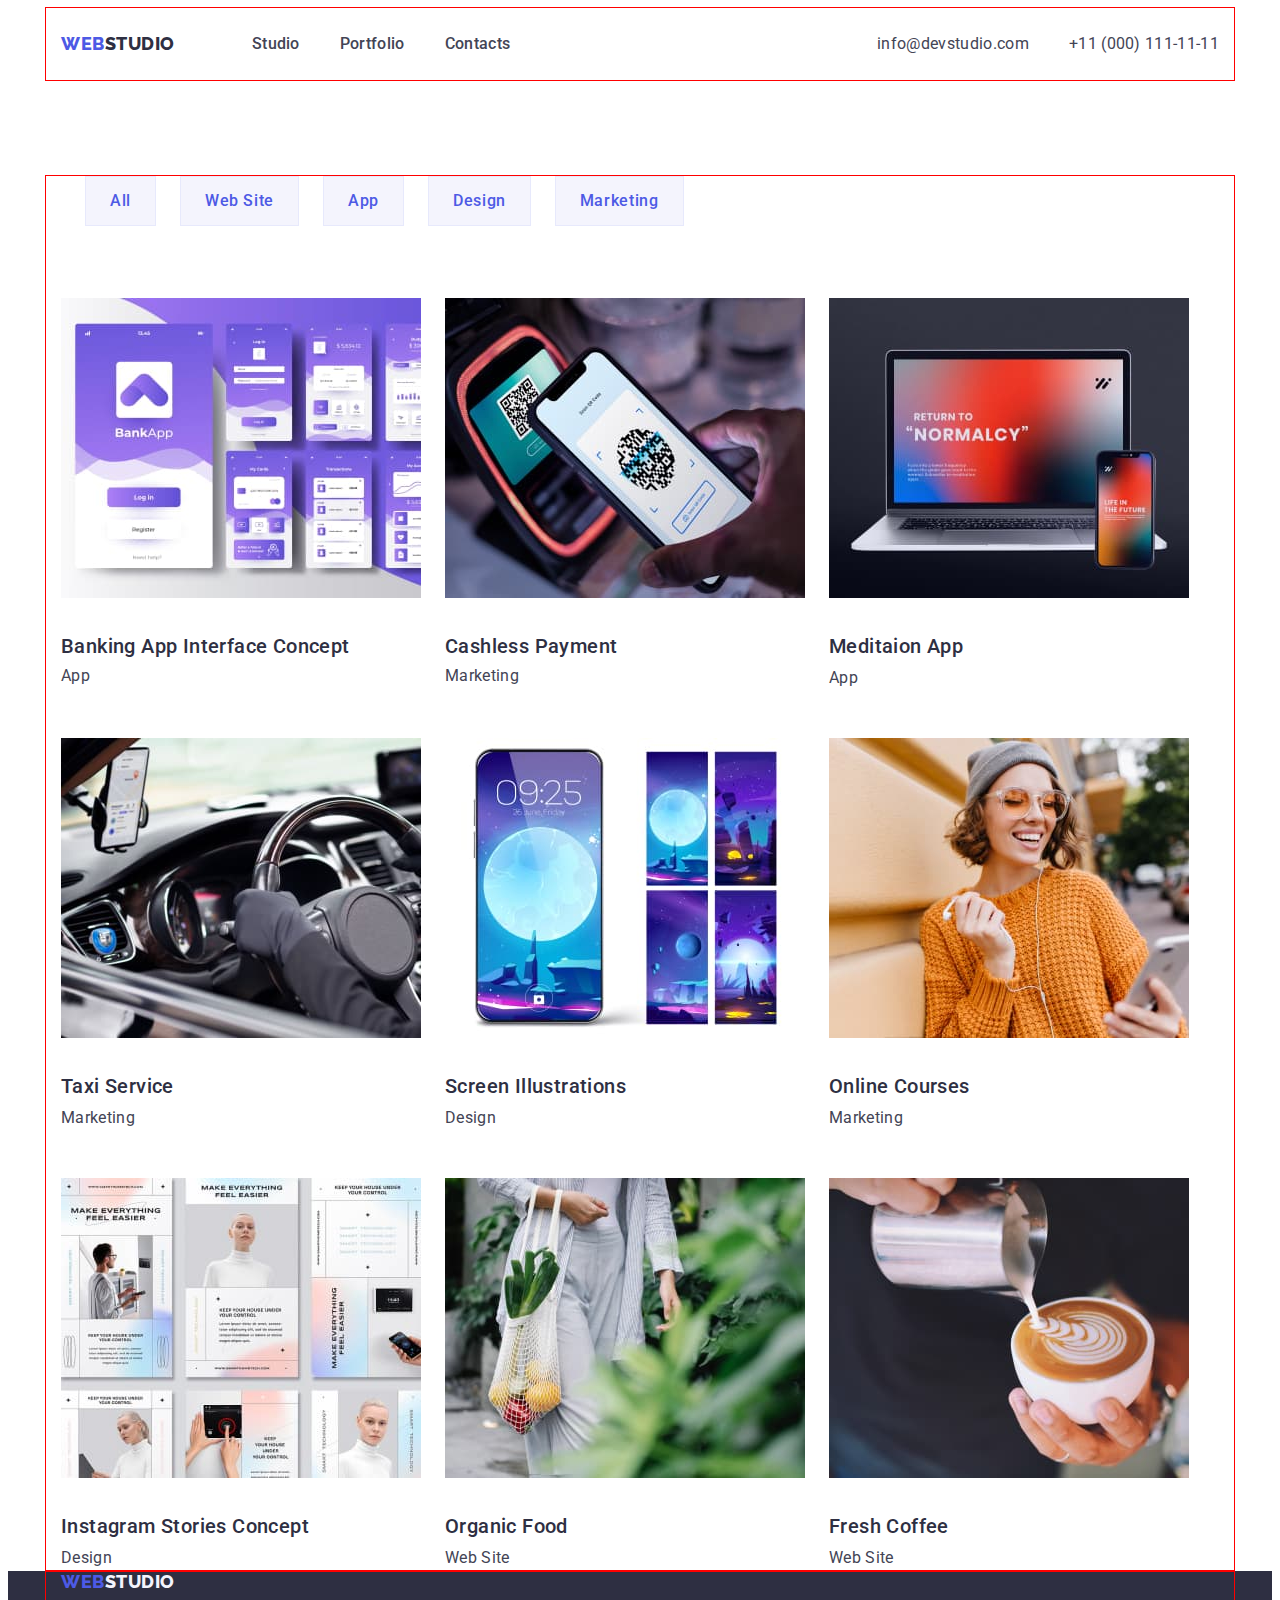
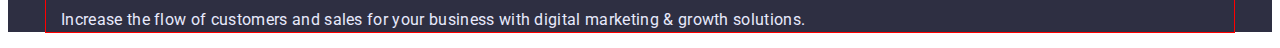
==== portfolio.html @ fd51c756 "Початкова" ====
<!DOCTYPE html>
<html lang="en">
<head>
    <meta charset="UTF-8">
    <meta http-equiv="X-UA-Compatible" content="IE=edge">
    <meta name="viewport" content="width=device-width, initial-scale=1.0">
    <title>Portfolio</title>
    <link rel="preconnect" href="https://fonts.googleapis.com">
    <link rel="preconnect" href="https://fonts.gstatic.com" crossorigin>
    <link href="https://fonts.googleapis.com/css2?family=Raleway:wght@800&family=Roboto:wght@400;500;700;900&display=swap" rel="stylesheet">
    <link rel="stylesheet" href="https://cdnjs.cloudflare.com/ajax/libs/modern-normalize/1.1.0/modern-normalize.min.css" integrity="sha512-wpPYUAdjBVSE4KJnH1VR1HeZfpl1ub8YT/NKx4PuQ5NmX2tKuGu6U/JRp5y+Y8XG2tV+wKQpNHVUX03MfMFn9Q==" crossorigin="anonymous" referrerpolicy="no-referrer" />
    <link rel="stylesheet" href="./css/styles.css">
</head>
<body>
 <header class="header">
    <div class="container main-nav">
    <nav class="header-navigation">
        <a href="" class="header-logo link" target="_blank" rel="noopener norefferer nofollow">Web <span class="header-logo-span">Studio</span></a>    
        <ul class="header-list list">
           <li class="header-item"><a class="header-link link" href="./index.html">Studio</a></li>
           <li class="header-item"><a class="header-link link" href="./portfolio.html">Portfolio</a></li>      
           <li class="header-item"><a class="header-link link" href="">Contacts</a></li>
        </ul>
    </nav>
        <div class="header-list-link">        
        <ul class="header-list list">
           <li><a class="header-link link" href="mailto:info@devstudio.com">info@devstudio.com</a></li>
           <li><a class="header-tel link" href="tel:+110001111111">+11 (000) 111-11-11</a></li>
        </ul>
        </div>
    </div>        
  </header>
  <main>
    <section class="cards">
        <div class="container">
        <h1 hidden>Portfolio</h1>
        <ul class="cards-btn list">
           <li><button type="button" class="btn link">All</button></li>
           <li><button type="button" class="btn link">Web Site</button></li>
           <li><button type="button" class="btn link">App</button></li>
           <li><button type="button" class="btn link">Design</button></li>      
           <li><button type="button" class="btn link">Marketing</button></li>
        </ul> 
        <ul class="cards-list list">
            <li class="cards-foto">
                <img class="foto" src="./img/applications-img-1.jpg" alt="applications" width="360">
                <h3 class="title">Banking App Interface Concept</h3>
                    <p class="text">App</p>                    
            </li>
            <li class="cards-foto">
                <img class="foto" src="./img/applications-img-2.jpg" alt="applications" width="360">
                <h3 class="title">Cashless Payment</h3>
                    <p class="text">Marketing</p>                    
            </li>
            <li class="cards-foto">
                <img class="foto" src="./img/applications-img-3.jpg" alt="applications" width="360">
                <h3 class="title">Meditaion App</h3>
                    <p class="texte">App</p>                    
            </li>
            <li class="cards-foto">
                <img class="foto" src="./img/applications-2-img-1.jpg" alt="applications-2" width="360">
                <h3 class="title">Taxi Service</h3>
                    <p class="texte">Marketing</p>                    
            </li>
            <li class="cards-foto">
                <img class="foto" src="./img/applications-2-img-2.jpg" alt="applications-2" width="360">
                <h3 class="title">Screen Illustrations</h3>
                    <p class="texte">Design</p>                    
            </li>
            <li class="cards-foto">
                <img class="foto" src="./img/applications-2-img-3.jpg" alt="applications-2" width="360">
                <h3 class="title">Online Courses</h3>
                    <p class="texte">Marketing</p>                    
            </li>
            <li class="cards-foto">
                <img class="foto" src="./img/applications-3-img-1.jpg" alt="applications-3" width="360">
                <h3 class="title">Instagram Stories Concept</h3>
                    <p class="texte">Design</p>                    
            </li>
            <li class="cards-foto">
                <img class="foto" src="./img/applications-3-img-2.jpg" alt="applications-3" width="360">
                <h3 class="title">Organic Food</h3>
                    <p class="texte">Web Site</p>                    
            </li>
            <li class="cards-foto">
                <img class="foto" src="./img/applications-3-img-3.jpg" alt="applications-3" width="360">
                <h3 class="title">Fresh Coffee</h3>
                    <p class="texte">Web Site</p>                    
            </li>
        </ul>
        </div>        
    </section>
  </main>
  <footer class="footer">
    <div class="container">
    <a href="" class="footer-logo link" target="_blank" rel="noopener norefferer nofollow">Web <span class="footer-logo-span">Studio</span></a>
    <p class="footer-title">Increase the flow of customers and sales for your business with digital marketing & growth solutions.</p>
    </div>
  </footer>   
</body>
</html>
---- css/styles.css ----
:root {
  --first-btn-color: #FFFFFF;
  --main-text-color: #434455;
  --footer-text-color: #E7E9FC;
  --logo-span-footer: #F4F4FD;
  --logo-color: #4D5AE5;
  --main-h-color: #2E2F42;
  --present-btn: #404BBF;
  --body-color: #434455;    
  --typical-lh: 1.5;
  }
p,
h1,
h2,
h3,
h4,
h5,
h6{
  margin: 0;
}
ul{
  margin: 0;
}
.container{
 width: 1158px;
 padding-left: 15px; 
 padding-right: 15px;
 outline: 1px solid red;
 margin: 0 auto;
}
/* busines */
body{
  font-family: "Roboto",sans-serif;
  color: var(--body-color);
  letter-spacing: 0.02em;
  }
.list {
  list-style: none;
  padding: 0px;
  margin: 0px;
}
.link {
  text-decoration: none;
}
/* ---------HEADER-------- */
.header { 
}
.main-nav{
  display: flex;
  align-items: center;
}

.header-navigation {
 display: flex;
}

.header-logo {
font-family: 'Raleway',sans-serif;
font-weight: 800;
font-size: 18px;
line-height: 1.33;
display: flex;
align-items: center;
letter-spacing: 0.03em;
text-transform: uppercase;
color: var(--logo-color);
}
.header-logo-span {
margin-right: 77px;

font-family: 'Raleway';
font-weight: 800;
font-size: 18px;
line-height: 1.33;
display: flex;
align-items: center;
letter-spacing: 0.03em;
text-transform: uppercase;
color: var(--main-h-color);
}
.header-list{
  display: flex;
  
  
}
.header-item +.header-item{
  margin-left: 40px;
 } 
.header-item {
  font-weight: 500;
  font-size: 16px;
  line-height: var(--typical-lh);
  color: var(--main-h-color);
}
.header-item .header-link {
  display: block;
  padding-top: 24px;
  padding-bottom: 24px;
}
.header-list-link{
  margin-left: auto;
}
.header-link { 
  display: block;
  padding-top: 24px;
  padding-bottom: 24px;

  font-size: 16px;
  line-height: var(--typical-lh);
  color: var(--main-text-color);
}
.header-link:hover,
.header-link:focus{
 color: var(--logo-color); 
}
.header-tel {
  display: block;
  margin-left: 40px;
  padding-top: 24px;
  padding-bottom: 24px;

  font-size: 16px;
  line-height: var(--typical-lh);
  color: var(--main-text-color);
}
.header-tel:hover,
.header-tel:focus{
 color: var(--logo-color); 
}
/* ---------HERO-------- */
.hero {
  text-align: center;
  background: var(--main-h-color);  
}
.hero-title {
  margin-bottom: 48px;

  font-size: 56px;
  line-height: 1.07;
  text-align: center;  
  color: var(--first-btn-color);
  
}
.hero-btn {
  padding: 16px 32px;
  display: inline-block;
  text-align: center;
  border-radius: 4px;

  font-family: inherit;
  font-weight: 500;
  font-size: 16px;
  line-height: 1.19;
  align-items: center;
  letter-spacing: 0.04em;
  color: var(--first-btn-color);
  background-color: var(--logo-color);
  cursor: pointer;
}
.hero-btn:hover,
.hero-btn:focus{
  background-color: var(--present-btn);
}
/* ---------PURPOSES-------- */
.purposes {
}
.purposes-list{
  display: flex;
}
.purposes-item{
  width: 264px;
  margin-right: 24px;
}
.purposes-item:nth-child(4n) {
  margin-right: 0px;
}
.purposes-item .title {
  margin-bottom: 8px;
  font-weight: 500;
  font-size: 20px;
  line-height: 1.2;
  color: var(--main-h-color);
}
.purposes-item .texte {
  
  font-weight: 400;
  font-size: 16px;
  line-height:var(--typical-lh);
  color: var(--main-text-color);
}
/* ---------BUSSINES-------- */
.bussines {
}
.bussines-list{
  display: flex;
}
.bussines-title,.team-title {
  margin-bottom: 72px;

  font-weight: 500;
  font-size: 36px;
  line-height: 1.11;
  text-align: center;
  text-transform: capitalize;
  color: var(--main-h-color);
}
.bussines-foto {
  width: 360px;
  margin-right: 24px;
}
.bussines-foto:nth-child(3n) {
  margin-right: 0px;
}
/* ---------TEAM-------- */
.team {
  padding-top: 120px;
  padding-bottom: 120px;
  background-color: var(--logo-span-footer);
}
.team-title{
  
}
.team-list{
  display: flex;
  
}
.team-list .title {
  

  font-weight: 500;
  font-size: 20px;
  line-height: 1.2;
  text-align: center;
  color: var(--main-h-color);
}
.team-foto{
  width: 264px;
  margin-right: 24px;
}
.team-foto:nth-child(4n){
  margin-right: 0px;
}
  
.team-foto .foto { 
 margin-bottom: 32px; 
}
.team-foto .title {
 margin-bottom: 8px;
}
.team-list .texte {
  

  font-weight: 400;
  font-size: 16px;
  line-height: var(--typical-lh);
  text-align: center; 
  color: var(--main-text-color);
}
/* ---------FOOTER-------- */
.footer {
  

  background: var(--main-h-color);
  
  
}
.footer-logo {
margin-bottom: 16px;

font-family: 'Raleway', sans-serif;
font-weight: 800;
font-size: 18px;
line-height: 1.17;
display: flex;
align-items: center;
letter-spacing: 0.03em;
text-transform: uppercase;
color: var(--logo-color);
}
.footer-logo-span {
font-family: 'Raleway', sans-serif;
font-weight: 800;
font-size: 18px;
line-height: 1.17;
display: flex;
align-items: center;
letter-spacing: 0.03em;
text-transform: uppercase;
color: var(--logo-span-footer);
}
.footer-title {
  margin-bottom: 16px;

  font-weight: 400;
  font-size: 16px;
  line-height: var(--typical-lh);
  letter-spacing: 0.02em;
  color:var(--footer-text-color);
}
/* portfolio */
.header {
}
.header-navigation {
}
.header-logo {
}
.header-item {
}
.header-link,
.header-tel {
}
.cards {
  padding-top: 96px;
  }
.cards-btn {
  display: inline-flex;
  border-radius: 4px;
  align-items: center;
}

.cards-btn .btn {
  /* display: inline-block; */
border: 1px solid var(--footer-text-color);

font-family: inherit;
font-weight: 500;
font-size: 16px;
line-height: var(--typical-lh);
text-align: center;
letter-spacing: 0.04em;
background-color: var(--logo-span-footer);
color: var(--logo-color); 
cursor: pointer;
}
.cards-btn .btn:hover,
.cards-btn .btn:focus{
  background-color: var(--logo-color);
  color: var(--first-btn-color);
}
.btn {
  margin-left:24px;
  margin-bottom: 72px;
  padding: 12px 24px;
}
.cards-list {
  display: flex;
  flex-wrap: wrap;
  border-bottom: 1px solid var(--footer-text-color) ;
}
.cards-foto {
  width: 360px;
  margin-right: 24px;
  margin-bottom: 48px;
  
}
.cards-foto:nth-child(3n) {
  margin-right: 0px;
}
.cards-foto:nth-last-child(-n+3){
  margin-bottom: 0px;
}
.cards-foto .foto {
 margin-bottom: 32px;
}
.cards-list .title {
margin-bottom: 8px;
margin-right: 16px;

font-weight: 500;
font-size: 20px;
line-height: 1.2;
letter-spacing: 0.02em;
color: var(--main-h-color);
}
.cards-list .texte {
margin-right: 16px;

font-size: 16px;
line-height: var(--typical-lh);
letter-spacing: 0.02em;
color: var(--main-text-color);
}
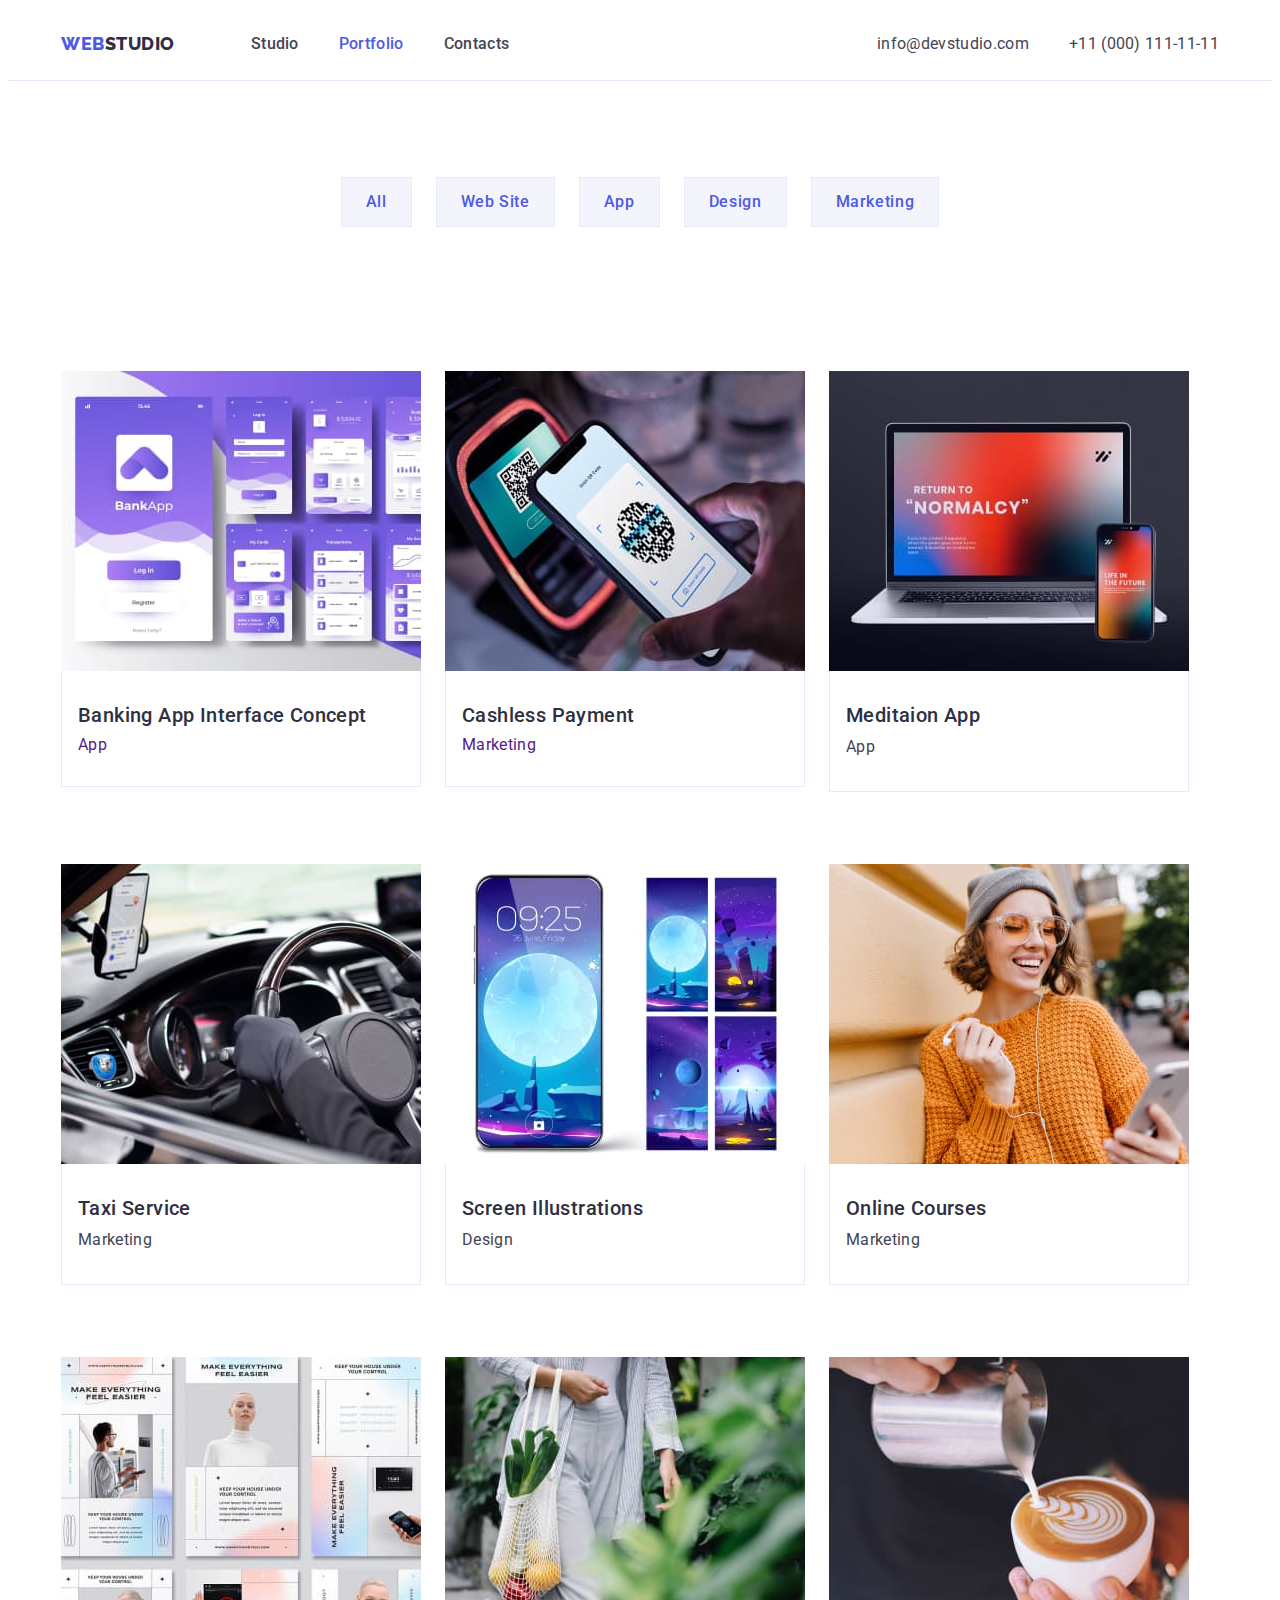
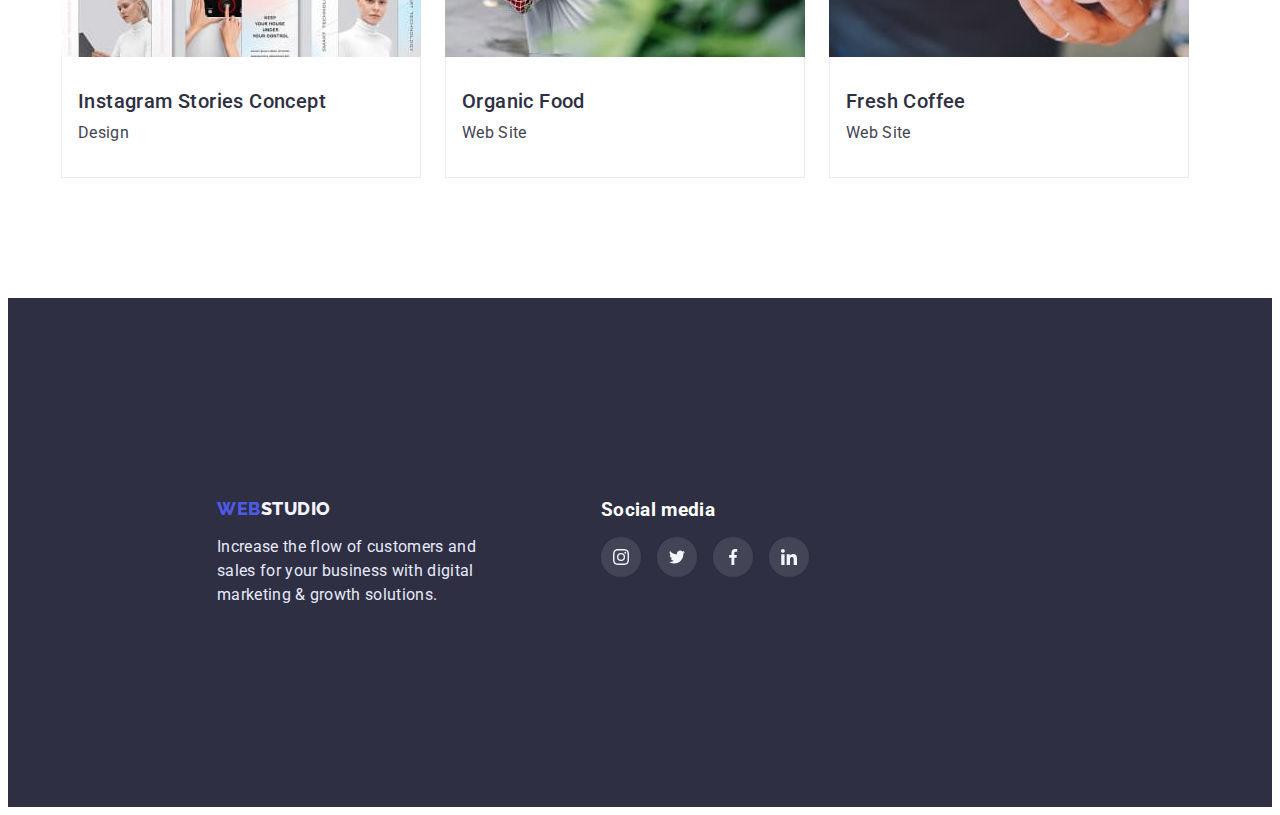
==== commit 07175d27: "Змінено футер" ====
--- a/portfolio.html
+++ b/portfolio.html
@@ -18,7 +18,7 @@
         <a href="" class="header-logo link" target="_blank" rel="noopener norefferer nofollow">Web <span class="header-logo-span">Studio</span></a>    
         <ul class="header-list list">
            <li class="header-item"><a class="header-link link" href="./index.html">Studio</a></li>
-           <li class="header-item"><a class="header-link link" href="./portfolio.html">Portfolio</a></li>      
+           <li class="header-item"><a class="header-link current link" href="./portfolio.html">Portfolio</a></li>      
            <li class="header-item"><a class="header-link link" href="">Contacts</a></li>
         </ul>
     </nav>
@@ -43,58 +43,128 @@
         </ul> 
         <ul class="cards-list list">
             <li class="cards-foto">
+                <a class="cards-foto-link link" href="">
                 <img class="foto" src="./img/applications-img-1.jpg" alt="applications" width="360">
+                <div class="cards-abount">
                 <h3 class="title">Banking App Interface Concept</h3>
-                    <p class="text">App</p>                    
+                    <p class="text">App</p> 
+                </div>
+                </a>                   
             </li>
             <li class="cards-foto">
+                <a class="cards-foto-link link" href="">
                 <img class="foto" src="./img/applications-img-2.jpg" alt="applications" width="360">
+                <div class="cards-abount">
                 <h3 class="title">Cashless Payment</h3>
-                    <p class="text">Marketing</p>                    
+                    <p class="text">Marketing</p>
+                </div>
+                </a>                    
             </li>
             <li class="cards-foto">
+                <a class="cards-foto-link link" href="">
                 <img class="foto" src="./img/applications-img-3.jpg" alt="applications" width="360">
+                <div class="cards-abount">
                 <h3 class="title">Meditaion App</h3>
-                    <p class="texte">App</p>                    
+                    <p class="texte">App</p>
+                </div>
+                </a>                    
             </li>
             <li class="cards-foto">
+                <a class="cards-foto-link link" href="">
                 <img class="foto" src="./img/applications-2-img-1.jpg" alt="applications-2" width="360">
+                <div class="cards-abount">
                 <h3 class="title">Taxi Service</h3>
-                    <p class="texte">Marketing</p>                    
+                    <p class="texte">Marketing</p>
+                </div>
+                </a>                    
             </li>
             <li class="cards-foto">
+                <a class="cards-foto-link link" href="">
                 <img class="foto" src="./img/applications-2-img-2.jpg" alt="applications-2" width="360">
+                <div class="cards-abount">
                 <h3 class="title">Screen Illustrations</h3>
-                    <p class="texte">Design</p>                    
+                    <p class="texte">Design</p>
+                </div>
+                </a>                    
             </li>
             <li class="cards-foto">
+                <a class="cards-foto-link link" href="">
                 <img class="foto" src="./img/applications-2-img-3.jpg" alt="applications-2" width="360">
+                <div class="cards-abount">
                 <h3 class="title">Online Courses</h3>
-                    <p class="texte">Marketing</p>                    
+                    <p class="texte">Marketing</p>
+                </div>
+                </a>                    
             </li>
             <li class="cards-foto">
+                <a class="cards-foto-link link" href="">
                 <img class="foto" src="./img/applications-3-img-1.jpg" alt="applications-3" width="360">
+                <div class="cards-abount">
                 <h3 class="title">Instagram Stories Concept</h3>
-                    <p class="texte">Design</p>                    
+                    <p class="texte">Design</p>
+                </div>
+                </a>                    
             </li>
             <li class="cards-foto">
+                <a class="cards-foto-link link" href="">
                 <img class="foto" src="./img/applications-3-img-2.jpg" alt="applications-3" width="360">
+                <div class="cards-abount">
                 <h3 class="title">Organic Food</h3>
-                    <p class="texte">Web Site</p>                    
+                    <p class="texte">Web Site</p>
+                </div>
+                </a>                    
             </li>
             <li class="cards-foto">
+                <a class="cards-foto-link link" href="">
                 <img class="foto" src="./img/applications-3-img-3.jpg" alt="applications-3" width="360">
+                <div class="cards-abount">
                 <h3 class="title">Fresh Coffee</h3>
-                    <p class="texte">Web Site</p>                    
+                    <p class="texte">Web Site</p>
+                </div>
+                </a>                    
             </li>
         </ul>
         </div>        
     </section>
   </main>
   <footer class="footer">
-    <div class="container">
+    <div class="container footer-social">
+    <div class="logo-footer">
     <a href="" class="footer-logo link" target="_blank" rel="noopener norefferer nofollow">Web <span class="footer-logo-span">Studio</span></a>
     <p class="footer-title">Increase the flow of customers and sales for your business with digital marketing & growth solutions.</p>
+    </div>
+    <div class="social">
+      <h3 class="social-title">Social media</h3>
+    <ul class="social-icon list">
+                    <li class="icon-social">
+                      <a class="icon-social-link link" href="">
+                       <svg class="icon-social-svg" width="16" height="16"> 
+                        <use href="./img/icons.svg#icon-instagram-2-1"></use>
+                       </svg>
+                      </a>
+                    </li>
+                    <li class="icon-social">
+                      <a class="icon-social-link link" href="">
+                       <svg class="icon-social-svg" width="16" height="16"> 
+                        <use href="./img/icons.svg#icon-twitter-1-1"></use>
+                       </svg> 
+                      </a></li>
+                    <li class="icon-social">
+                      <a class="icon-social-link link" href="">
+                        <svg class="icon-social-svg" width="16" height="16"> 
+                        <use href="./img/icons.svg#icon-facebook-1-1"></use>
+                       </svg> 
+                      </a></li>
+                    <li class="icon-social">
+                      <a class="icon-social-link link" href="">
+                        <svg class="icon-social-svg" width="16" height="16"> 
+                        <use href="./img/icons.svg#icon-linkedin-1-1"></use>
+                       </svg> 
+                      </a></li>
+                  </ul>
+                </li>
+    </ul>
+    </div>
     </div>
   </footer>   
 </body>
--- a/css/styles.css
+++ b/css/styles.css
@@ -6,7 +6,9 @@
   --logo-color: #4D5AE5;
   --main-h-color: #2E2F42;
   --present-btn: #404BBF;
-  --body-color: #434455;    
+  --body-color: #434455; 
+  --icon-color: #8e8f99;
+  --icon-hover:#31D0AA;   
   --typical-lh: 1.5;
   }
 p,
@@ -25,7 +27,7 @@
  width: 1158px;
  padding-left: 15px; 
  padding-right: 15px;
- outline: 1px solid red;
+ /* outline: 1px solid red; */
  margin: 0 auto;
 }
 /* busines */
@@ -42,8 +44,12 @@
 .link {
   text-decoration: none;
 }
+.header-link.current{
+  color: var(--logo-color);
+}
 /* ---------HEADER-------- */
-.header { 
+.header {
+  border-bottom: 1px solid var(--footer-text-color); 
 }
 .main-nav{
   display: flex;
@@ -55,6 +61,10 @@
 }
 
 .header-logo {
+padding-top: 24px;
+padding-bottom: 24px;
+margin-right: 76px;
+
 font-family: 'Raleway',sans-serif;
 font-weight: 800;
 font-size: 18px;
@@ -66,7 +76,6 @@
 color: var(--logo-color);
 }
 .header-logo-span {
-margin-right: 77px;
 
 font-family: 'Raleway';
 font-weight: 800;
@@ -129,29 +138,45 @@
 }
 /* ---------HERO-------- */
 .hero {
+  background-color: #2E2F42;
+  background-image:linear-gradient(rgba(46, 47, 66, 0.7),
+  rgba(0, 0, 0, 0.25)),
+  url(../img/people-office.jpg);
+  background-repeat: no-repeat;
+  background-position: center;
+  background-size: cover;
   text-align: center;
-  background: var(--main-h-color);  
+  padding-top: 188px; 
+  padding-bottom: 188px; 
 }
 .hero-title {
+  width: 571px;
+  display: inline-block;
   margin-bottom: 48px;
-
+  align-items: center;
   font-size: 56px;
   line-height: 1.07;
   text-align: center;  
   color: var(--first-btn-color);
   
 }
+.img{
+  display: block;
+  min-width: 100%;
+  height: auto;
+}
 .hero-btn {
   padding: 16px 32px;
-  display: inline-block;
+  display: block;
   text-align: center;
   border-radius: 4px;
-
+  border: none;
+  margin: 0 auto;
   font-family: inherit;
   font-weight: 500;
   font-size: 16px;
   line-height: 1.19;
-  align-items: center;
+  
   letter-spacing: 0.04em;
   color: var(--first-btn-color);
   background-color: var(--logo-color);
@@ -160,9 +185,12 @@
 .hero-btn:hover,
 .hero-btn:focus{
   background-color: var(--present-btn);
+  
 }
 /* ---------PURPOSES-------- */
 .purposes {
+  padding-top: 120px;
+  padding-bottom: 120px;
 }
 .purposes-list{
   display: flex;
@@ -171,6 +199,52 @@
   width: 264px;
   margin-right: 24px;
 }
+.purposes-icon{
+ display: flex;
+ justify-content: center;
+}
+.icon-purposes{
+  margin-bottom: 8px;
+  
+  padding-right: 24px;
+  border: none;
+  width: 264px;
+  height: 112px;
+  background-color: var(--logo-span-footer);
+  
+}
+.icon-purposes-link{
+  width: 100%;
+  height: 100%;
+  
+  display: flex;  
+  justify-content: center;
+  align-items: center; 
+}
+/* .purposes-item::before {
+  display: block;
+  content:"";
+  height: 112px;
+  outline: 1px solid red;
+  background-image: url(../img/icons.svg#icon-antenna-1-1);
+  background-size: contain;
+  background-repeat: no-repeat;
+  background-position: center;
+  background-color: var(--logo-span-footer);
+}
+.purposes-item:nth-child(1)::before{
+  background-image: url(../img/antenna\ 1.svg);
+}
+.purposes-item:nth-child(1)::before{
+  background-image: url(../img/icons.svg#icon-Logo-5);
+}
+.purposes-item:nth-child(1)::before{
+  background-image: url(../img/icons.svg#icon-diagram-1);
+}
+.purposes-item:nth-child(1)::before{
+  background-image: url(../img/icons.svg#icon-astronaut-1);
+} */
+
 .purposes-item:nth-child(4n) {
   margin-right: 0px;
 }
@@ -190,9 +264,11 @@
 }
 /* ---------BUSSINES-------- */
 .bussines {
+  padding-top: 120px;
 }
 .bussines-list{
   display: flex;
+  gap: 24px;
 }
 .bussines-title,.team-title {
   margin-bottom: 72px;
@@ -206,7 +282,7 @@
 }
 .bussines-foto {
   width: 360px;
-  margin-right: 24px;
+  display: flex;
 }
 .bussines-foto:nth-child(3n) {
   margin-right: 0px;
@@ -216,12 +292,14 @@
   padding-top: 120px;
   padding-bottom: 120px;
   background-color: var(--logo-span-footer);
+  
 }
 .team-title{
   
 }
 .team-list{
   display: flex;
+  gap: 24px;
   
 }
 .team-list .title {
@@ -235,20 +313,16 @@
 }
 .team-foto{
   width: 264px;
-  margin-right: 24px;
-}
-.team-foto:nth-child(4n){
-  margin-right: 0px;
-}
-  
-.team-foto .foto { 
- margin-bottom: 32px; 
 }
 .team-foto .title {
  margin-bottom: 8px;
 }
+.team-abount{
+  padding: 32px 16px;
+  
+}
 .team-list .texte {
-  
+  margin-bottom: 8px;
 
   font-weight: 400;
   font-size: 16px;
@@ -256,13 +330,89 @@
   text-align: center; 
   color: var(--main-text-color);
 }
+.team-icon{
+ display: flex;
+ justify-content: center;
+ gap: 24px;
+ margin-bottom: 32px;
+}
+.icon {
+  width: 40px;
+  height: 40px;
+  
+  
+}
+.icon-link {
+  width: 100%;
+  height: 100%;
+  background-color: var(--logo-color);
+  display: flex;
+  border-radius: 50%;
+  justify-content: center;
+  align-items: center;
+}
+.icon-link:hover{
+  background-color: var(--present-btn);
+}
+.link {
+}
+.customers{
+  padding-bottom: 120px;
+}
+.customers-title{
+  margin-bottom: 72px;
+  text-align: center;
+}
+.customers-list{
+  display: flex;
+  justify-content: center;
+  gap: 24px;
+}
+.icon-customers{
+  width: 168px;
+  height: 88px;
+  border-radius: 4px;
+  border: 1px solid var(--icon-color);
+  
+}
+.icon-customers-link{
+  width: 100%;
+  height: 100%;
+  
+  display: flex;  
+  justify-content: center;
+  align-items: center; 
+}
+.icon-customers:hover,
+.icon-customers:focus{
+  border: 1px solid var(--present-btn);
+}
+.icon-customers-svg{
+  fill: var(--icon-color);
+}
+.icon-customers-svg:hover{
+ fill: var(--present-btn);
+}
+
+  
+
 /* ---------FOOTER-------- */
 .footer {
-  
-
-  background: var(--main-h-color);
-  
-  
+  padding-top: 100px;
+  padding-bottom: 100px;
+  background: var(--main-h-color); 
+  
+}
+.footer-social{
+  display: flex;
+  align-items: center;
+}
+.logo-footer{
+ display: inline-block;
+ align-items: center;
+ padding-top: 100px; 
+ padding-left: 156px;
+ padding-bottom: 100px;
 }
 .footer-logo {
 margin-bottom: 16px;
@@ -282,21 +432,50 @@
 font-weight: 800;
 font-size: 18px;
 line-height: 1.17;
-display: flex;
-align-items: center;
+
 letter-spacing: 0.03em;
 text-transform: uppercase;
 color: var(--logo-span-footer);
 }
 .footer-title {
-  margin-bottom: 16px;
-
+  
+  width: 264px;
   font-weight: 400;
   font-size: 16px;
   line-height: var(--typical-lh);
   letter-spacing: 0.02em;
   color:var(--footer-text-color);
 }
+.social {
+ display: block;
+ padding-left: 120px;
+ padding-top: 100px;
+ padding-bottom: 130px;
+}
+.social-title{
+  color: var(--first-btn-color);
+  margin-bottom: 16px;
+}
+.social-icon{
+ display: flex;
+ gap: 16px;
+}
+.icon-social{
+  width: 40px;
+  height: 40px;
+}
+.icon-social-link{
+  width: 100%;
+  height: 100%;
+  background-color: var(--main-text-color);
+  display: flex;
+  border-radius: 50%;
+  justify-content: center;
+  align-items: center; 
+}
+.icon-social-link:hover{
+  background-color: var(--icon-hover);
+}
 /* portfolio */
 .header {
 }
@@ -311,12 +490,19 @@
 }
 .cards {
   padding-top: 96px;
+  padding-bottom: 120px;
   }
 .cards-btn {
-  display: inline-flex;
+  display: flex;
   border-radius: 4px;
-  align-items: center;
-}
+  justify-content: center;
+  margin-top: 0px;
+  margin-bottom: 72px;
+  gap: 24px;
+}
+/* .cards-btn:nth-child(1){
+  margin-right: 0px;
+} */
 
 .cards-btn .btn {
   /* display: inline-block; */
@@ -331,6 +517,7 @@
 background-color: var(--logo-span-footer);
 color: var(--logo-color); 
 cursor: pointer;
+
 }
 .cards-btn .btn:hover,
 .cards-btn .btn:focus{
@@ -338,18 +525,22 @@
   color: var(--first-btn-color);
 }
 .btn {
-  margin-left:24px;
+  
   margin-bottom: 72px;
   padding: 12px 24px;
+  
 }
 .cards-list {
   display: flex;
   flex-wrap: wrap;
-  border-bottom: 1px solid var(--footer-text-color) ;
+  gap: 24px;
+}
+.foto{
+  display: block;
 }
 .cards-foto {
   width: 360px;
-  margin-right: 24px;
+  
   margin-bottom: 48px;
   
 }
@@ -359,12 +550,16 @@
 .cards-foto:nth-last-child(-n+3){
   margin-bottom: 0px;
 }
-.cards-foto .foto {
- margin-bottom: 32px;
+.cards-abount{
+  padding-top: 32px;
+  padding-bottom: 32px;
+  padding-left: 16px;
+  border: 1px solid var(--footer-text-color);
+  border-top: 0px;
 }
 .cards-list .title {
 margin-bottom: 8px;
-margin-right: 16px;
+
 
 font-weight: 500;
 font-size: 20px;
@@ -373,7 +568,7 @@
 color: var(--main-h-color);
 }
 .cards-list .texte {
-margin-right: 16px;
+
 
 font-size: 16px;
 line-height: var(--typical-lh);
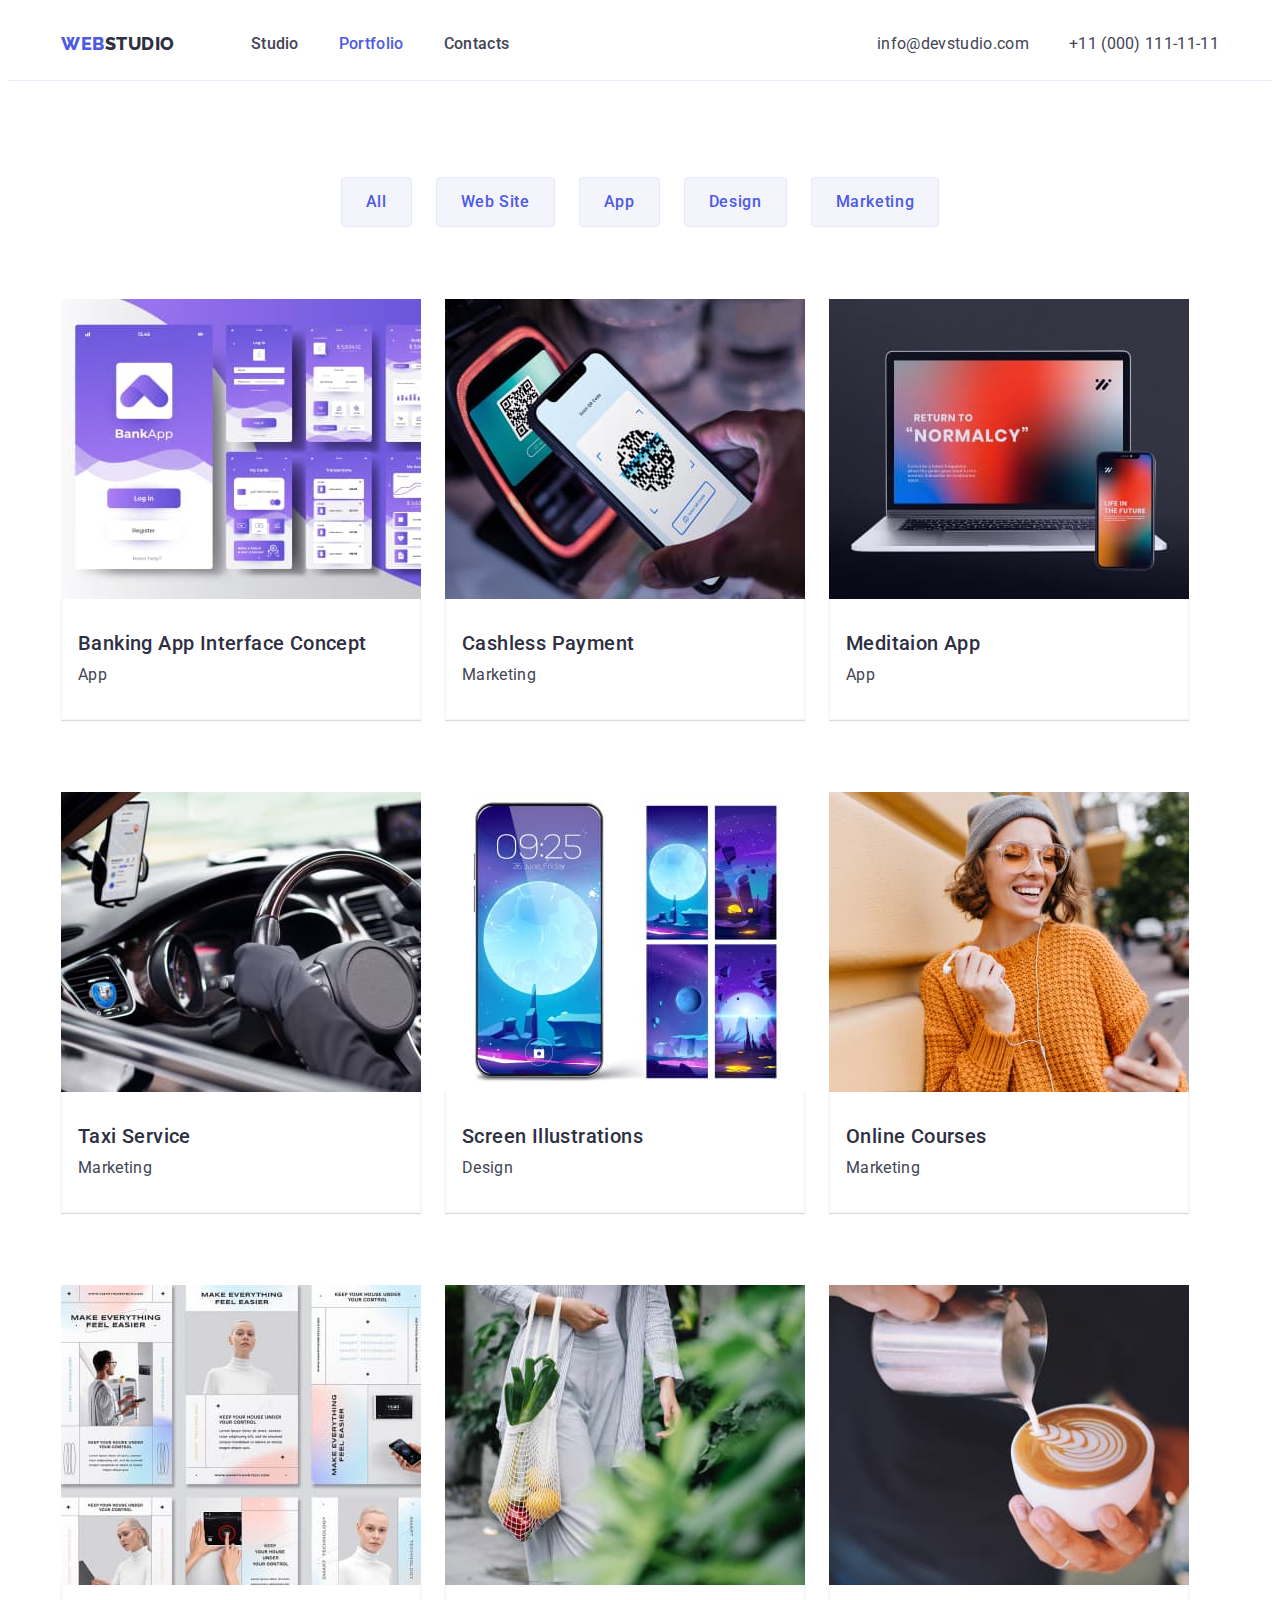
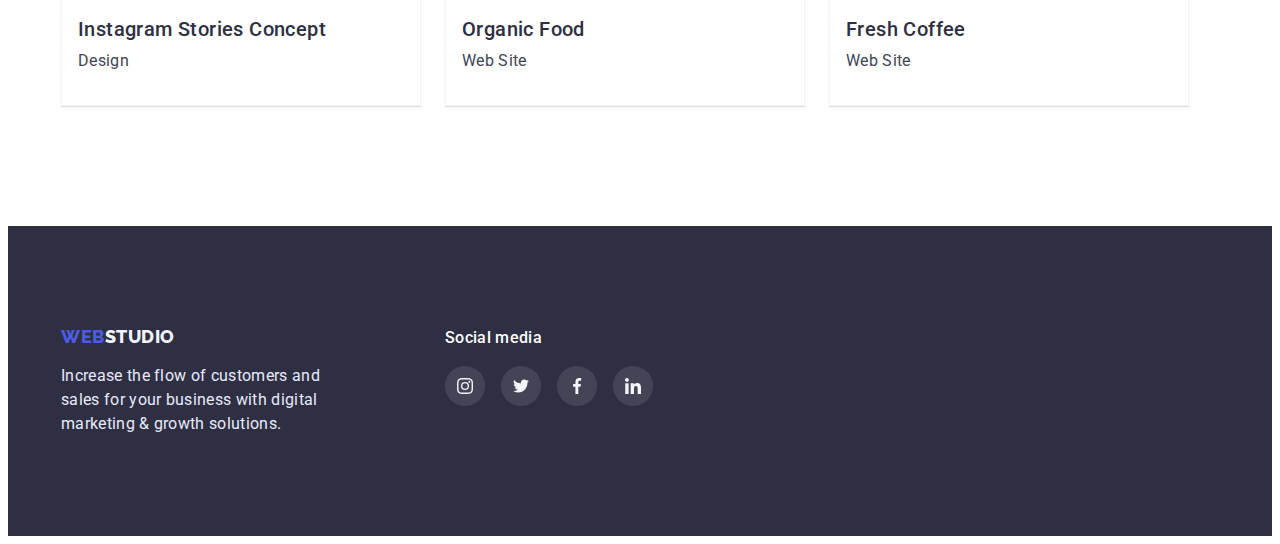
==== commit 1d1b758e: "Додано тіні" ====
--- a/portfolio.html
+++ b/portfolio.html
@@ -47,7 +47,7 @@
                 <img class="foto" src="./img/applications-img-1.jpg" alt="applications" width="360">
                 <div class="cards-abount">
                 <h3 class="title">Banking App Interface Concept</h3>
-                    <p class="text">App</p> 
+                    <p class="texte">App</p> 
                 </div>
                 </a>                   
             </li>
@@ -56,7 +56,7 @@
                 <img class="foto" src="./img/applications-img-2.jpg" alt="applications" width="360">
                 <div class="cards-abount">
                 <h3 class="title">Cashless Payment</h3>
-                    <p class="text">Marketing</p>
+                    <p class="texte">Marketing</p>
                 </div>
                 </a>                    
             </li>
--- a/css/styles.css
+++ b/css/styles.css
@@ -181,6 +181,9 @@
   color: var(--first-btn-color);
   background-color: var(--logo-color);
   cursor: pointer;
+  /* transition-property: background-color;
+  transition-duration: 250ms;
+  transition-timing-function: cubic-bezier(0.4, 0, 0.2, 1); */
 }
 .hero-btn:hover,
 .hero-btn:focus{
@@ -190,7 +193,7 @@
 /* ---------PURPOSES-------- */
 .purposes {
   padding-top: 120px;
-  padding-bottom: 120px;
+  padding-bottom: 60px;
 }
 .purposes-list{
   display: flex;
@@ -264,7 +267,8 @@
 }
 /* ---------BUSSINES-------- */
 .bussines {
-  padding-top: 120px;
+  padding-top: 60px;
+  padding-bottom: 120px;
 }
 .bussines-list{
   display: flex;
@@ -301,6 +305,8 @@
   display: flex;
   gap: 24px;
   
+  
+  
 }
 .team-list .title {
   
@@ -313,6 +319,12 @@
 }
 .team-foto{
   width: 264px;
+  border: 1px solid var(--footer-text-color);
+  border-top: 0px;
+
+  border-bottom-left-radius: 4px;
+  border-bottom-right-radius: 4px;
+  box-shadow: 0px 1px 1px 0px rgba(46, 47, 66, 0.16);
 }
 .team-foto .title {
  margin-bottom: 8px;
@@ -357,11 +369,17 @@
 .link {
 }
 .customers{
+  padding-top: 130px;
   padding-bottom: 120px;
 }
 .customers-title{
   margin-bottom: 72px;
   text-align: center;
+
+  font-weight: 700;
+  font-size: 36px;
+  line-height: 1.11;
+  color: var(--main-h-color);
 }
 .customers-list{
   display: flex;
@@ -390,16 +408,18 @@
 .icon-customers-svg{
   fill: var(--icon-color);
 }
-.icon-customers-svg:hover{
+.icon-customers-svg:hover,
+.icon-customers-svg:focus{
  fill: var(--present-btn);
 }
+
 
   
 
 /* ---------FOOTER-------- */
 .footer {
-  padding-top: 100px;
-  padding-bottom: 100px;
+  /* padding-top: 100px;
+  padding-bottom: 100px; */
   background: var(--main-h-color); 
   
 }
@@ -411,7 +431,7 @@
  display: inline-block;
  align-items: center;
  padding-top: 100px; 
- padding-left: 156px;
+ /* padding-left: 16px; */
  padding-bottom: 100px;
 }
 .footer-logo {
@@ -453,8 +473,12 @@
  padding-bottom: 130px;
 }
 .social-title{
+  margin-bottom: 16px;
+
+  font-weight: 500;
+  font-size: 16px;
+  line-height: 1.5;
   color: var(--first-btn-color);
-  margin-bottom: 16px;
 }
 .social-icon{
  display: flex;
@@ -473,21 +497,12 @@
   justify-content: center;
   align-items: center; 
 }
-.icon-social-link:hover{
+.icon-social-link:hover,
+.icon-social-link:focus{
   background-color: var(--icon-hover);
 }
 /* portfolio */
-.header {
-}
-.header-navigation {
-}
-.header-logo {
-}
-.header-item {
-}
-.header-link,
-.header-tel {
-}
+
 .cards {
   padding-top: 96px;
   padding-bottom: 120px;
@@ -506,8 +521,9 @@
 
 .cards-btn .btn {
   /* display: inline-block; */
+padding: 12px 24px;
 border: 1px solid var(--footer-text-color);
-
+border-radius: 4px;
 font-family: inherit;
 font-weight: 500;
 font-size: 16px;
@@ -518,18 +534,13 @@
 color: var(--logo-color); 
 cursor: pointer;
 
+
 }
 .cards-btn .btn:hover,
 .cards-btn .btn:focus{
   background-color: var(--logo-color);
   color: var(--first-btn-color);
 }
-.btn {
-  
-  margin-bottom: 72px;
-  padding: 12px 24px;
-  
-}
 .cards-list {
   display: flex;
   flex-wrap: wrap;
@@ -554,9 +565,16 @@
   padding-top: 32px;
   padding-bottom: 32px;
   padding-left: 16px;
-  border: 1px solid var(--footer-text-color);
+  border: 0.5px solid var(--logo-span-footer);
   border-top: 0px;
-}
+
+  box-shadow: 0px 1px 1px 0px rgba(46, 47, 66, 0.16);
+}
+.cards-abount:hover,
+.cards-abount:focus{
+ box-shadow: 0px 2px 1px 0px rgba(46, 47, 66, 0.16);
+}
+
 .cards-list .title {
 margin-bottom: 8px;
 
